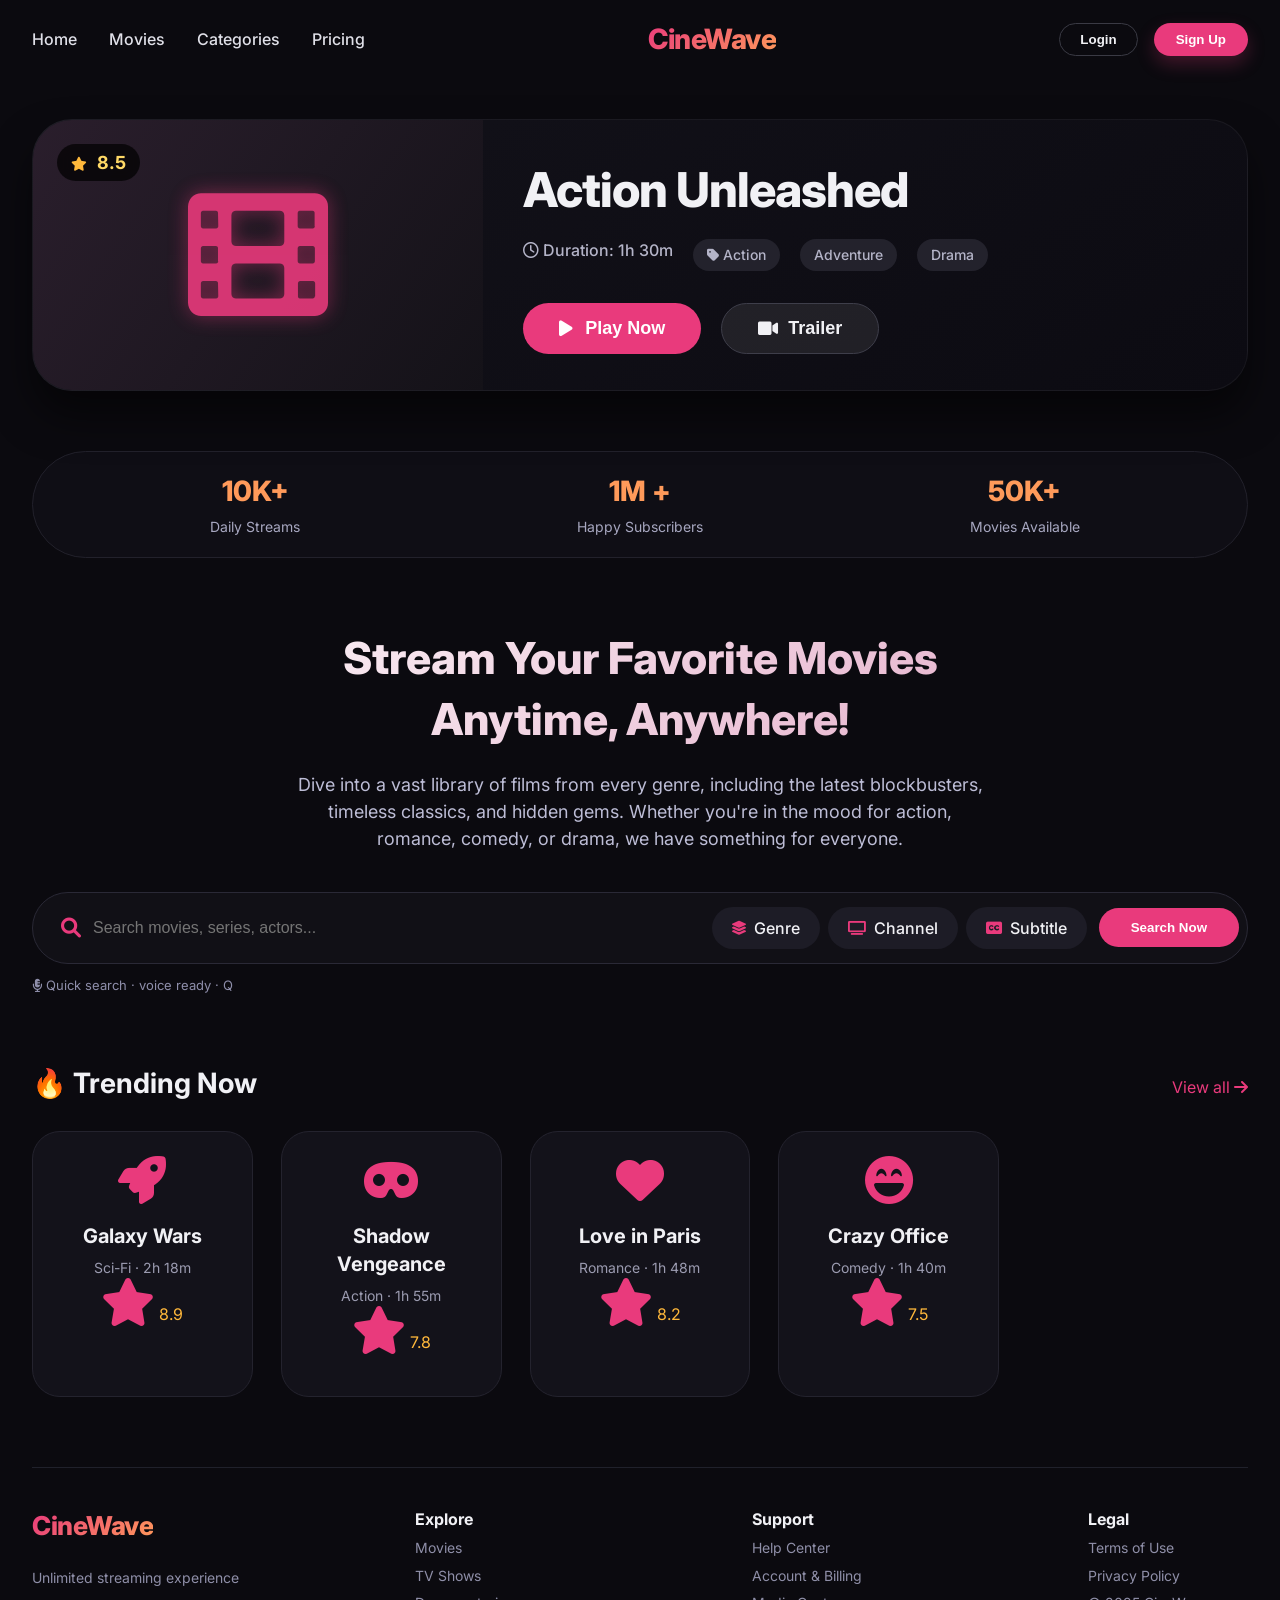
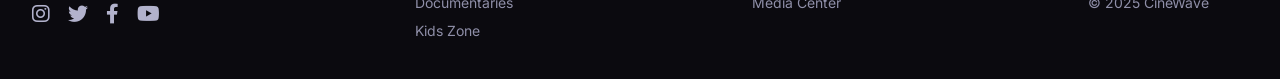
==== test.html @ d0d9b002 "feat: add header navigation with active state and auth buttons" ====
<!DOCTYPE html>
<html lang="en">
<head>
    <meta charset="UTF-8">
    <meta name="viewport" content="width=device-width, initial-scale=1.0, user-scalable=yes">
    <title>CineWave — Stream Your Favorite Movies</title>
    <!-- Google Fonts + simple reset -->
    <link href="https://fonts.googleapis.com/css2?family=Inter:opsz,wght@14..32,300;14..32,400;14..32,500;14..32,600;14..32,700;14..32,800&display=swap" rel="stylesheet">
    <!-- Font Awesome 6 (free) for icons -->
    <link rel="stylesheet" href="https://cdnjs.cloudflare.com/ajax/libs/font-awesome/6.0.0-beta3/css/all.min.css">
    <style>
        * {
            margin: 0;
            padding: 0;
            box-sizing: border-box;
        }

        body {
            font-family: 'Inter', sans-serif;
            background: #0B0A0F;
            color: #F1F1F5;
            line-height: 1.4;
            scroll-behavior: smooth;
        }

        .container {
            max-width: 1280px;
            margin: 0 auto;
            padding: 0 32px;
        }

        /* header / navbar */
        .navbar {
            display: flex;
            justify-content: space-between;
            align-items: center;
            padding: 20px 0;
            flex-wrap: wrap;
            gap: 20px;
        }

        .logo {
            font-size: 28px;
            font-weight: 800;
            background: linear-gradient(135deg, #E93A7C, #FF9A5A);
            -webkit-background-clip: text;
            background-clip: text;
            color: transparent;
            letter-spacing: -0.5px;
        }

        .nav-links {
            display: flex;
            gap: 32px;
            font-weight: 500;
        }

        .nav-links a {
            color: #E0E0E8;
            text-decoration: none;
            font-size: 16px;
            transition: 0.2s;
        }

        .nav-links a:hover {
            color: #FF8A5C;
        }

        .auth-buttons {
            display: flex;
            gap: 16px;
        }

        .auth-buttons .login {
            background: transparent;
            border: 1px solid #3A3A44;
            color: #F1F1F5;
            padding: 8px 20px;
            border-radius: 40px;
            font-weight: 600;
            cursor: pointer;
            transition: 0.2s;
        }

        .auth-buttons .signup {
            background: #E93A7C;
            border: none;
            padding: 8px 22px;
            border-radius: 40px;
            font-weight: 600;
            color: white;
            cursor: pointer;
            transition: 0.2s;
            box-shadow: 0 8px 18px rgba(233, 58, 124, 0.25);
        }

        .auth-buttons .signup:hover {
            background: #ff4d8c;
            transform: scale(1.02);
        }

        .auth-buttons .login:hover {
            border-color: #E93A7C;
            color: #E93A7C;
        }

        /* hero movie spotlight */
        .hero-section {
            display: flex;
            flex-wrap: wrap;
            gap: 40px;
            margin: 40px 0 60px 0;
            align-items: center;
            justify-content: space-between;
        }

        .movie-card-large {
            background: linear-gradient(145deg, #13121A, #0C0B12);
            border-radius: 40px;
            display: flex;
            flex-wrap: wrap;
            overflow: hidden;
            width: 100%;
            box-shadow: 0 25px 40px rgba(0, 0, 0, 0.5);
            border: 1px solid rgba(255, 255, 255, 0.05);
        }

        .movie-poster-placeholder {
            flex: 1.2;
            min-width: 240px;
            background: linear-gradient(125deg, #2A1E2C, #141218);
            display: flex;
            align-items: center;
            justify-content: center;
            position: relative;
            padding: 40px 20px;
        }

        .rating-badge {
            position: absolute;
            top: 24px;
            left: 24px;
            background: rgba(0, 0, 0, 0.7);
            backdrop-filter: blur(6px);
            padding: 6px 14px;
            border-radius: 40px;
            font-weight: 700;
            font-size: 18px;
            color: #FFD966;
        }

        .rating-badge i {
            margin-right: 6px;
            font-size: 14px;
        }

        .movie-icon-large {
            font-size: 140px;
            color: #E93A7C;
            opacity: 0.9;
            text-shadow: 0 0 20px rgba(233,58,124,0.5);
        }

        .movie-details {
            flex: 2;
            padding: 36px 40px;
        }

        .movie-title {
            font-size: 48px;
            font-weight: 800;
            letter-spacing: -1px;
            margin-bottom: 12px;
        }

        .movie-meta {
            display: flex;
            flex-wrap: wrap;
            gap: 20px;
            margin: 16px 0 20px;
            color: #B4B4C8;
            font-weight: 500;
        }

        .genre-badge {
            background: #23222C;
            padding: 6px 14px;
            border-radius: 30px;
            font-size: 14px;
            font-weight: 500;
        }

        .action-buttons {
            display: flex;
            gap: 20px;
            margin-top: 32px;
            flex-wrap: wrap;
        }

        .btn-play {
            background: #E93A7C;
            border: none;
            padding: 14px 36px;
            border-radius: 50px;
            font-weight: 700;
            font-size: 18px;
            color: white;
            cursor: pointer;
            display: inline-flex;
            align-items: center;
            gap: 12px;
            transition: 0.2s;
        }

        .btn-trailer {
            background: rgba(255, 255, 255, 0.08);
            border: 1px solid #3E3E4A;
            padding: 14px 36px;
            border-radius: 50px;
            font-weight: 700;
            font-size: 18px;
            color: #F1F1F5;
            cursor: pointer;
            display: inline-flex;
            align-items: center;
            gap: 10px;
            transition: 0.2s;
        }

        .btn-play:hover {
            background: #ff3f89;
            transform: translateY(-2px);
        }
        .btn-trailer:hover {
            background: rgba(233,58,124,0.15);
            border-color: #E93A7C;
        }

        /* stats row */
        .stats-row {
            display: flex;
            flex-wrap: wrap;
            justify-content: space-between;
            background: #0F0E15;
            border-radius: 60px;
            padding: 20px 40px;
            margin: 40px 0;
            gap: 20px;
            border: 1px solid #22212B;
        }

        .stat-item {
            text-align: center;
            flex: 1;
        }

        .stat-number {
            font-size: 28px;
            font-weight: 800;
            color: #FF9A5A;
        }
        .stat-label {
            font-size: 14px;
            color: #A7A7C0;
            margin-top: 6px;
        }

        /* Stream section */
        .stream-section {
            margin: 70px 0 50px;
            text-align: center;
        }

        .stream-title {
            font-size: 44px;
            font-weight: 800;
            background: linear-gradient(135deg, #FFF, #E0A0C0);
            -webkit-background-clip: text;
            background-clip: text;
            color: transparent;
            margin-bottom: 20px;
        }

        .stream-desc {
            max-width: 700px;
            margin: 0 auto 40px;
            color: #BDBDD6;
            font-size: 18px;
            line-height: 1.5;
        }

        /* search bar / filters */
        .search-panel {
            background: #111016;
            border-radius: 80px;
            padding: 8px 8px 8px 28px;
            display: flex;
            flex-wrap: wrap;
            align-items: center;
            justify-content: space-between;
            gap: 12px;
            margin-top: 20px;
            border: 1px solid #2A2936;
        }

        .search-input-wrapper {
            display: flex;
            align-items: center;
            gap: 12px;
            flex: 3;
            min-width: 180px;
        }

        .search-input-wrapper i {
            font-size: 20px;
            color: #E93A7C;
        }

        .search-input-wrapper input {
            background: transparent;
            border: none;
            padding: 18px 0;
            font-size: 16px;
            color: white;
            width: 100%;
            outline: none;
        }

        .filter-group {
            display: flex;
            gap: 8px;
            flex-wrap: wrap;
            align-items: center;
        }

        .filter-chip {
            background: #1D1C26;
            padding: 10px 20px;
            border-radius: 50px;
            display: flex;
            align-items: center;
            gap: 8px;
            font-weight: 500;
            cursor: pointer;
            transition: 0.2s;
        }

        .filter-chip i {
            font-size: 14px;
            color: #E93A7C;
        }

        .search-now-btn {
            background: #E93A7C;
            border: none;
            padding: 12px 32px;
            border-radius: 50px;
            font-weight: 700;
            color: white;
            cursor: pointer;
            transition: 0.2s;
        }

        .search-now-btn:hover {
            background: #ff518f;
        }

        /* genre grid (small suggestion) + extra movies row */
        .movie-showcase {
            margin: 70px 0;
        }

        .section-header {
            display: flex;
            justify-content: space-between;
            align-items: baseline;
            flex-wrap: wrap;
            margin-bottom: 28px;
        }

        .section-header h3 {
            font-size: 28px;
            font-weight: 700;
        }

        .movie-grid {
            display: grid;
            grid-template-columns: repeat(auto-fill, minmax(200px, 1fr));
            gap: 28px;
        }

        .movie-grid-item {
            background: #13121A;
            border-radius: 28px;
            padding: 24px 16px;
            text-align: center;
            transition: 0.2s;
            border: 1px solid #24232E;
        }

        .movie-grid-item i {
            font-size: 48px;
            color: #E93A7C;
            margin-bottom: 18px;
        }

        .movie-grid-item h4 {
            font-size: 20px;
            margin-bottom: 8px;
        }

        .movie-grid-item p {
            font-size: 14px;
            color: #9B9BB0;
        }

        .movie-grid-item:hover {
            transform: translateY(-5px);
            border-color: #E93A7C;
            background: #191822;
        }

        footer {
            border-top: 1px solid #20212B;
            padding: 40px 0 30px;
            margin-top: 40px;
            display: flex;
            flex-wrap: wrap;
            justify-content: space-between;
            gap: 30px;
        }

        .footer-col {
            min-width: 160px;
        }

        .footer-col .logo {
            font-size: 26px;
            margin-bottom: 16px;
            display: inline-block;
        }

        .footer-col p {
            color: #8F8FA8;
            font-size: 14px;
            margin: 8px 0;
        }

        .social-icons {
            display: flex;
            gap: 18px;
            margin-top: 16px;
        }

        .social-icons i {
            font-size: 20px;
            color: #B2B2CC;
            cursor: pointer;
        }

        @media (max-width: 800px) {
            .container {
                padding: 0 20px;
            }
            .movie-title {
                font-size: 32px;
            }
            .stream-title {
                font-size: 32px;
            }
            .search-panel {
                border-radius: 40px;
                flex-direction: column;
                align-items: stretch;
                background: #111016;
                padding: 20px;
            }
            .filter-group {
                justify-content: center;
            }
            .navbar {
                flex-direction: column;
            }
            .nav-links {
                gap: 20px;
            }
        }

        button, .filter-chip {
            cursor: pointer;
        }

        .rating-badge i, .fa-star {
            color: #FFB83B;
        }
    </style>
</head>
<body>
<div class="container">
    <!-- Navigation -->
    <div class="navbar">
        <div class="nav-links">
            <a href="#">Home</a>
            <a href="#">Movies</a>
            <a href="#">Categories</a>
            <a href="#">Pricing</a>
        </div>
        <div class="logo">CineWave</div>
        <div class="auth-buttons">
            <button class="login">Login</button>
            <button class="signup">Sign Up</button>
        </div>
    </div>

    <!-- Hero block: Action Unleashed -->
    <div class="hero-section">
        <div class="movie-card-large">
            <div class="movie-poster-placeholder">
                <div class="rating-badge">
                    <i class="fas fa-star"></i> 8.5
                </div>
                <i class="fas fa-film movie-icon-large"></i>
            </div>
            <div class="movie-details">
                <div class="movie-title">Action Unleashed</div>
                <div class="movie-meta">
                    <span><i class="far fa-clock"></i> Duration: 1h 30m</span>
                    <span class="genre-badge"><i class="fas fa-tag"></i> Action</span>
                    <span class="genre-badge">Adventure</span>
                    <span class="genre-badge">Drama</span>
                </div>
                <div class="action-buttons">
                    <button class="btn-play"><i class="fas fa-play"></i> Play Now</button>
                    <button class="btn-trailer"><i class="fas fa-video"></i> Trailer</button>
                </div>
            </div>
        </div>
    </div>

    <!-- Statistics row -->
    <div class="stats-row">
        <div class="stat-item">
            <div class="stat-number">10K+</div>
            <div class="stat-label">Daily Streams</div>
        </div>
        <div class="stat-item">
            <div class="stat-number">1M +</div>
            <div class="stat-label">Happy Subscribers</div>
        </div>
        <div class="stat-item">
            <div class="stat-number">50K+</div>
            <div class="stat-label">Movies Available</div>
        </div>
    </div>

    <!-- Stream your favorite movies anytime section -->
    <div class="stream-section">
        <div class="stream-title">Stream Your Favorite Movies<br> Anytime, Anywhere!</div>
        <div class="stream-desc">
            Dive into a vast library of films from every genre, including the latest blockbusters,
            timeless classics, and hidden gems. Whether you're in the mood for action, romance,
            comedy, or drama, we have something for everyone.
        </div>

        <!-- Search bar with Q, Genre, Channel, Subtitle and SearchNow -->
        <div class="search-panel">
            <div class="search-input-wrapper">
                <i class="fas fa-search"></i>
                <input type="text" placeholder="Search movies, series, actors...">
            </div>
            <div class="filter-group">
                <div class="filter-chip"><i class="fas fa-layer-group"></i> Genre</div>
                <div class="filter-chip"><i class="fas fa-tv"></i> Channel</div>
                <div class="filter-chip"><i class="fas fa-closed-captioning"></i> Subtitle</div>
            </div>
            <button class="search-now-btn">Search Now</button>
        </div>
        <!-- subtle hint: the Q search icon is integrated inside the search bar (Q style) but we can add extra indicator -->
        <div style="text-align: left; margin-top: 12px; font-size: 13px; color:#8E8EAA;"><i class="fas fa-microphone-alt"></i> Quick search · voice ready · Q</div>
    </div>

    <!-- Featured movies / additional block to show variety and keep "Movies Available" context -->
    <div class="movie-showcase">
        <div class="section-header">
            <h3>🔥 Trending Now</h3>
            <a href="#" style="color:#E93A7C; text-decoration:none;">View all <i class="fas fa-arrow-right"></i></a>
        </div>
        <div class="movie-grid">
            <div class="movie-grid-item">
                <i class="fas fa-rocket"></i>
                <h4>Galaxy Wars</h4>
                <p>Sci-Fi · 2h 18m</p>
                <span style="color:#FFB83B;"><i class="fas fa-star"></i> 8.9</span>
            </div>
            <div class="movie-grid-item">
                <i class="fas fa-mask"></i>
                <h4>Shadow Vengeance</h4>
                <p>Action · 1h 55m</p>
                <span style="color:#FFB83B;"><i class="fas fa-star"></i> 7.8</span>
            </div>
            <div class="movie-grid-item">
                <i class="fas fa-heart"></i>
                <h4>Love in Paris</h4>
                <p>Romance · 1h 48m</p>
                <span style="color:#FFB83B;"><i class="fas fa-star"></i> 8.2</span>
            </div>
            <div class="movie-grid-item">
                <i class="fas fa-laugh-beam"></i>
                <h4>Crazy Office</h4>
                <p>Comedy · 1h 40m</p>
                <span style="color:#FFB83B;"><i class="fas fa-star"></i> 7.5</span>
            </div>
        </div>
    </div>

    <!-- Footer with CineWave and info -->
    <footer>
        <div class="footer-col">
            <div class="logo">CineWave</div>
            <p>Unlimited streaming experience</p>
            <div class="social-icons">
                <i class="fab fa-instagram"></i>
                <i class="fab fa-twitter"></i>
                <i class="fab fa-facebook-f"></i>
                <i class="fab fa-youtube"></i>
            </div>
        </div>
        <div class="footer-col">
            <h4>Explore</h4>
            <p>Movies</p>
            <p>TV Shows</p>
            <p>Documentaries</p>
            <p>Kids Zone</p>
        </div>
        <div class="footer-col">
            <h4>Support</h4>
            <p>Help Center</p>
            <p>Account & Billing</p>
            <p>Media Center</p>
        </div>
        <div class="footer-col">
            <h4>Legal</h4>
            <p>Terms of Use</p>
            <p>Privacy Policy</p>
            <p>© 2025 CineWave</p>
        </div>
    </footer>
</div>

<!-- subtle interactive alert for demo -->
<script>
    // Adding micro-interactions just to showcase "Play Now" & "Trailer" and Search button feedback
    const playBtn = document.querySelector('.btn-play');
    const trailerBtn = document.querySelector('.btn-trailer');
    const searchNow = document.querySelector('.search-now-btn');
    const loginBtn = document.querySelector('.login');
    const signupBtn = document.querySelector('.signup');
    const filterChips = document.querySelectorAll('.filter-chip');

    if(playBtn) {
        playBtn.addEventListener('click', () => alert('🎬 Playing "Action Unleashed" — enjoy the movie!'));
    }
    if(trailerBtn) {
        trailerBtn.addEventListener('click', () => alert('🎥 Trailer is loading: high-octane action scenes.'));
    }
    if(searchNow) {
        searchNow.addEventListener('click', () => {
            const inputField = document.querySelector('.search-input-wrapper input');
            let query = inputField ? inputField.value : '';
            if(query.trim() === '') alert('🔍 Please enter a movie title or keyword!');
            else alert(`Searching for "${query}" across genres, subtitles and channels...`);
        });
    }
    if(loginBtn) {
        loginBtn.addEventListener('click', () => alert('✨ Login modal (demo) — welcome back!'));
    }
    if(signupBtn) {
        signupBtn.addEventListener('click', () => alert('🚀 Create your CineWave account — start streaming!'));
    }
    filterChips.forEach(chip => {
        chip.addEventListener('click', () => {
            const filterText = chip.innerText.trim();
            alert(`🔎 Filter by ${filterText} — coming soon!`);
        });
    });
    // small extra for genre chips inside grid items? optional
    const allMovieItems = document.querySelectorAll('.movie-grid-item');
    allMovieItems.forEach(item => {
        item.addEventListener('click', () => {
            const title = item.querySelector('h4')?.innerText || 'movie';
            alert(`🎬 More details about "${title}" — available now in 4K.`);
        });
    });
</script>
</body>
</html>
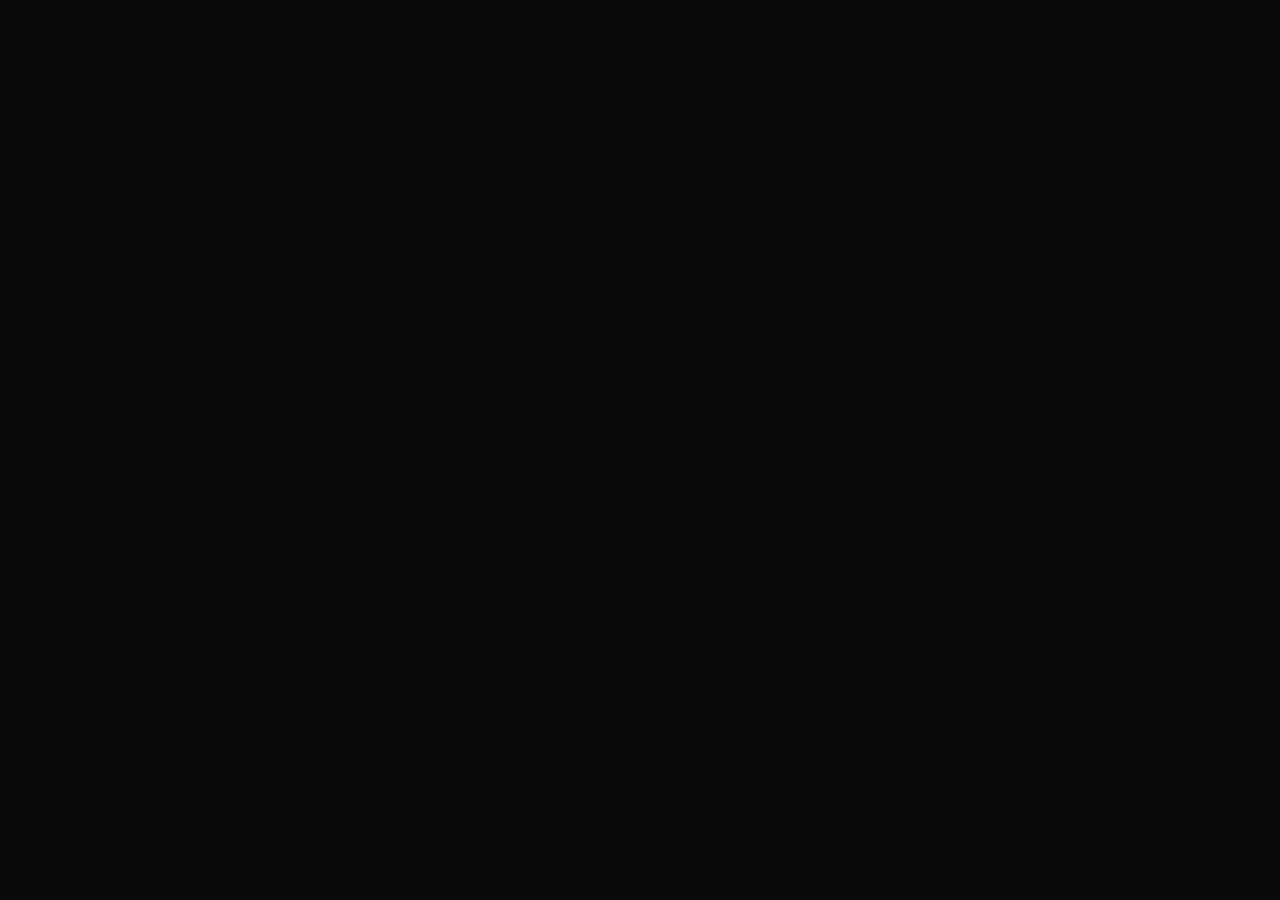
==== commit c0a0985b: "feat: add Why Choose Us section with feature cards and dotted connectors" ====
--- a/test.html
+++ b/test.html
@@ -1,13 +1,10 @@
 <!DOCTYPE html>
 <html lang="en">
+
 <head>
     <meta charset="UTF-8">
-    <meta name="viewport" content="width=device-width, initial-scale=1.0, user-scalable=yes">
-    <title>CineWave — Stream Your Favorite Movies</title>
-    <!-- Google Fonts + simple reset -->
-    <link href="https://fonts.googleapis.com/css2?family=Inter:opsz,wght@14..32,300;14..32,400;14..32,500;14..32,600;14..32,700;14..32,800&display=swap" rel="stylesheet">
-    <!-- Font Awesome 6 (free) for icons -->
-    <link rel="stylesheet" href="https://cdnjs.cloudflare.com/ajax/libs/font-awesome/6.0.0-beta3/css/all.min.css">
+    <meta name="viewport" content="width=device-width, initial-scale=1.0">
+    <title>Why Choose Us - CineWave</title>
     <style>
         * {
             margin: 0;
@@ -17,680 +14,160 @@
 
         body {
             font-family: 'Inter', sans-serif;
-            background: #0B0A0F;
-            color: #F1F1F5;
-            line-height: 1.4;
-            scroll-behavior: smooth;
+            background-color: #0A0A0A;
+            padding: 50px;
         }
 
-        .container {
-            max-width: 1280px;
+        .why-choose-us {
+            max-width: 1200px;
             margin: 0 auto;
-            padding: 0 32px;
+            margin-top: 130px;
         }
 
-        /* header / navbar */
-        .navbar {
-            display: flex;
-            justify-content: space-between;
-            align-items: center;
-            padding: 20px 0;
-            flex-wrap: wrap;
-            gap: 20px;
+        .why-choose-us h2 {
+            font-size: 64px;
+            color: #EC3343;
+            text-align: center;
+            margin-bottom: 20px;
         }
 
-        .logo {
-            font-size: 28px;
-            font-weight: 800;
-            background: linear-gradient(135deg, #E93A7C, #FF9A5A);
-            -webkit-background-clip: text;
-            background-clip: text;
-            color: transparent;
-            letter-spacing: -0.5px;
+        .pricing-description {
+            font-size: 18px;
+            color: #FFFFFF;
+            text-align: center;
+            max-width: 600px;
+            margin: 0 auto 64px;
+            opacity: 0.8;
         }
 
-        .nav-links {
+        .features-grid {
             display: flex;
-            gap: 32px;
-            font-weight: 500;
+            justify-content: center;
+            flex-wrap: wrap;
+            position: relative;
         }
 
-        .nav-links a {
-            color: #E0E0E8;
-            text-decoration: none;
-            font-size: 16px;
-            transition: 0.2s;
+        .feature-card {
+            flex: 1;
+            min-width: 200px;
+            text-align: center;
+            position: relative;
+            padding: 0 15px;
+            display: flex;
+            flex-direction: column;
         }
 
-        .nav-links a:hover {
-            color: #FF8A5C;
+        /* Пунктирная линия между иконками - вплотную */
+        .feature-card:not(:last-child) .feature-icon::after {
+            content: '';
+            position: absolute;
+            left: calc(100% + 5px);
+            top: 50%;
+            transform: translateY(-50%);
+            width: 40px;
+            height: 2px;
+            background: repeating-linear-gradient(to right, #EC3343, #EC3343 6px, transparent 6px, transparent 12px);
         }
 
-        .auth-buttons {
-            display: flex;
-            gap: 16px;
-        }
-
-        .auth-buttons .login {
-            background: transparent;
-            border: 1px solid #3A3A44;
-            color: #F1F1F5;
-            padding: 8px 20px;
-            border-radius: 40px;
-            font-weight: 600;
-            cursor: pointer;
-            transition: 0.2s;
-        }
-
-        .auth-buttons .signup {
-            background: #E93A7C;
-            border: none;
-            padding: 8px 22px;
-            border-radius: 40px;
-            font-weight: 600;
-            color: white;
-            cursor: pointer;
-            transition: 0.2s;
-            box-shadow: 0 8px 18px rgba(233, 58, 124, 0.25);
-        }
-
-        .auth-buttons .signup:hover {
-            background: #ff4d8c;
-            transform: scale(1.02);
-        }
-
-        .auth-buttons .login:hover {
-            border-color: #E93A7C;
-            color: #E93A7C;
-        }
-
-        /* hero movie spotlight */
-        .hero-section {
-            display: flex;
-            flex-wrap: wrap;
-            gap: 40px;
-            margin: 40px 0 60px 0;
-            align-items: center;
-            justify-content: space-between;
-        }
-
-        .movie-card-large {
-            background: linear-gradient(145deg, #13121A, #0C0B12);
-            border-radius: 40px;
-            display: flex;
-            flex-wrap: wrap;
-            overflow: hidden;
-            width: 100%;
-            box-shadow: 0 25px 40px rgba(0, 0, 0, 0.5);
-            border: 1px solid rgba(255, 255, 255, 0.05);
-        }
-
-        .movie-poster-placeholder {
-            flex: 1.2;
-            min-width: 240px;
-            background: linear-gradient(125deg, #2A1E2C, #141218);
+        .feature-icon {
+            margin-bottom: 25px;
+            min-height: 80px;
             display: flex;
             align-items: center;
             justify-content: center;
             position: relative;
-            padding: 40px 20px;
         }
 
-        .rating-badge {
-            position: absolute;
-            top: 24px;
-            left: 24px;
-            background: rgba(0, 0, 0, 0.7);
-            backdrop-filter: blur(6px);
-            padding: 6px 14px;
-            border-radius: 40px;
-            font-weight: 700;
-            font-size: 18px;
-            color: #FFD966;
+        .feature-icon img {
+            max-width: 80px;
+            max-height: 80px;
+            width: auto;
+            height: auto;
+            display: block;
+            position: relative;
+            z-index: 1;
+            background-color: #0A0A0A;
         }
 
-        .rating-badge i {
-            margin-right: 6px;
-            font-size: 14px;
-        }
-
-        .movie-icon-large {
-            font-size: 140px;
-            color: #E93A7C;
-            opacity: 0.9;
-            text-shadow: 0 0 20px rgba(233,58,124,0.5);
-        }
-
-        .movie-details {
-            flex: 2;
-            padding: 36px 40px;
-        }
-
-        .movie-title {
-            font-size: 48px;
-            font-weight: 800;
-            letter-spacing: -1px;
-            margin-bottom: 12px;
-        }
-
-        .movie-meta {
+        .feature-title {
+            font-size: 26px;
+            font-weight: 700;
+            color: #FFFFFF;
+            margin-bottom: 16px;
+            min-height: 70px;
             display: flex;
-            flex-wrap: wrap;
-            gap: 20px;
-            margin: 16px 0 20px;
-            color: #B4B4C8;
-            font-weight: 500;
-        }
-
-        .genre-badge {
-            background: #23222C;
-            padding: 6px 14px;
-            border-radius: 30px;
-            font-size: 14px;
-            font-weight: 500;
-        }
-
-        .action-buttons {
-            display: flex;
-            gap: 20px;
-            margin-top: 32px;
+            align-items: center;
+            justify-content: center;
+            gap: 6px;
             flex-wrap: wrap;
         }
 
-        .btn-play {
-            background: #E93A7C;
-            border: none;
-            padding: 14px 36px;
-            border-radius: 50px;
-            font-weight: 700;
+        .feature-description {
             font-size: 18px;
-            color: white;
-            cursor: pointer;
+            font-weight: 400;
+            color: #FFFFFF;
+            line-height: 1.5;
+            margin-bottom: 27px;
+            opacity: 0.8;
+            min-height: 100px;
+        }
+
+        .feature-link {
             display: inline-flex;
             align-items: center;
-            gap: 12px;
-            transition: 0.2s;
+            gap: 8px;
+            font-size: 20px;
+            font-weight: 500;
+            color: #EC3343;
+            text-decoration: none;
+            transition: gap 0.3s ease;
+            margin-top: auto;
+            align-self: center;
         }
 
-        .btn-trailer {
-            background: rgba(255, 255, 255, 0.08);
-            border: 1px solid #3E3E4A;
-            padding: 14px 36px;
-            border-radius: 50px;
-            font-weight: 700;
-            font-size: 18px;
-            color: #F1F1F5;
-            cursor: pointer;
-            display: inline-flex;
-            align-items: center;
-            gap: 10px;
-            transition: 0.2s;
+        .feature-link:hover {
+            gap: 12px;
         }
 
-        .btn-play:hover {
-            background: #ff3f89;
-            transform: translateY(-2px);
-        }
-        .btn-trailer:hover {
-            background: rgba(233,58,124,0.15);
-            border-color: #E93A7C;
+        .feature-link svg {
+            width: 20px;
+            height: 20px;
         }
 
-        /* stats row */
-        .stats-row {
-            display: flex;
-            flex-wrap: wrap;
-            justify-content: space-between;
-            background: #0F0E15;
-            border-radius: 60px;
-            padding: 20px 40px;
-            margin: 40px 0;
-            gap: 20px;
-            border: 1px solid #22212B;
-        }
-
-        .stat-item {
-            text-align: center;
-            flex: 1;
-        }
-
-        .stat-number {
-            font-size: 28px;
-            font-weight: 800;
-            color: #FF9A5A;
-        }
-        .stat-label {
-            font-size: 14px;
-            color: #A7A7C0;
-            margin-top: 6px;
-        }
-
-        /* Stream section */
-        .stream-section {
-            margin: 70px 0 50px;
-            text-align: center;
-        }
-
-        .stream-title {
-            font-size: 44px;
-            font-weight: 800;
-            background: linear-gradient(135deg, #FFF, #E0A0C0);
-            -webkit-background-clip: text;
-            background-clip: text;
-            color: transparent;
-            margin-bottom: 20px;
-        }
-
-        .stream-desc {
-            max-width: 700px;
-            margin: 0 auto 40px;
-            color: #BDBDD6;
-            font-size: 18px;
-            line-height: 1.5;
-        }
-
-        /* search bar / filters */
-        .search-panel {
-            background: #111016;
-            border-radius: 80px;
-            padding: 8px 8px 8px 28px;
-            display: flex;
-            flex-wrap: wrap;
-            align-items: center;
-            justify-content: space-between;
-            gap: 12px;
-            margin-top: 20px;
-            border: 1px solid #2A2936;
-        }
-
-        .search-input-wrapper {
-            display: flex;
-            align-items: center;
-            gap: 12px;
-            flex: 3;
-            min-width: 180px;
-        }
-
-        .search-input-wrapper i {
-            font-size: 20px;
-            color: #E93A7C;
-        }
-
-        .search-input-wrapper input {
-            background: transparent;
-            border: none;
-            padding: 18px 0;
-            font-size: 16px;
-            color: white;
-            width: 100%;
-            outline: none;
-        }
-
-        .filter-group {
-            display: flex;
-            gap: 8px;
-            flex-wrap: wrap;
-            align-items: center;
-        }
-
-        .filter-chip {
-            background: #1D1C26;
-            padding: 10px 20px;
-            border-radius: 50px;
-            display: flex;
-            align-items: center;
-            gap: 8px;
-            font-weight: 500;
-            cursor: pointer;
-            transition: 0.2s;
-        }
-
-        .filter-chip i {
-            font-size: 14px;
-            color: #E93A7C;
-        }
-
-        .search-now-btn {
-            background: #E93A7C;
-            border: none;
-            padding: 12px 32px;
-            border-radius: 50px;
-            font-weight: 700;
-            color: white;
-            cursor: pointer;
-            transition: 0.2s;
-        }
-
-        .search-now-btn:hover {
-            background: #ff518f;
-        }
-
-        /* genre grid (small suggestion) + extra movies row */
-        .movie-showcase {
-            margin: 70px 0;
-        }
-
-        .section-header {
-            display: flex;
-            justify-content: space-between;
-            align-items: baseline;
-            flex-wrap: wrap;
-            margin-bottom: 28px;
-        }
-
-        .section-header h3 {
-            font-size: 28px;
-            font-weight: 700;
-        }
-
-        .movie-grid {
-            display: grid;
-            grid-template-columns: repeat(auto-fill, minmax(200px, 1fr));
-            gap: 28px;
-        }
-
-        .movie-grid-item {
-            background: #13121A;
-            border-radius: 28px;
-            padding: 24px 16px;
-            text-align: center;
-            transition: 0.2s;
-            border: 1px solid #24232E;
-        }
-
-        .movie-grid-item i {
-            font-size: 48px;
-            color: #E93A7C;
-            margin-bottom: 18px;
-        }
-
-        .movie-grid-item h4 {
-            font-size: 20px;
-            margin-bottom: 8px;
-        }
-
-        .movie-grid-item p {
-            font-size: 14px;
-            color: #9B9BB0;
-        }
-
-        .movie-grid-item:hover {
-            transform: translateY(-5px);
-            border-color: #E93A7C;
-            background: #191822;
-        }
-
-        footer {
-            border-top: 1px solid #20212B;
-            padding: 40px 0 30px;
-            margin-top: 40px;
-            display: flex;
-            flex-wrap: wrap;
-            justify-content: space-between;
-            gap: 30px;
-        }
-
-        .footer-col {
-            min-width: 160px;
-        }
-
-        .footer-col .logo {
-            font-size: 26px;
-            margin-bottom: 16px;
-            display: inline-block;
-        }
-
-        .footer-col p {
-            color: #8F8FA8;
-            font-size: 14px;
-            margin: 8px 0;
-        }
-
-        .social-icons {
-            display: flex;
-            gap: 18px;
-            margin-top: 16px;
-        }
-
-        .social-icons i {
-            font-size: 20px;
-            color: #B2B2CC;
-            cursor: pointer;
-        }
-
-        @media (max-width: 800px) {
-            .container {
-                padding: 0 20px;
-            }
-            .movie-title {
-                font-size: 32px;
-            }
-            .stream-title {
-                font-size: 32px;
-            }
-            .search-panel {
-                border-radius: 40px;
-                flex-direction: column;
-                align-items: stretch;
-                background: #111016;
-                padding: 20px;
-            }
-            .filter-group {
-                justify-content: center;
-            }
-            .navbar {
-                flex-direction: column;
-            }
-            .nav-links {
-                gap: 20px;
+        @media (max-width: 1024px) {
+            .feature-card:not(:last-child) .feature-icon::after {
+                width: 30px;
+                left: calc(100% + 3px);
             }
         }
 
-        button, .filter-chip {
-            cursor: pointer;
-        }
+        @media (max-width: 768px) {
+            .features-grid {
+                flex-direction: column;
+                gap: 40px;
+            }
 
-        .rating-badge i, .fa-star {
-            color: #FFB83B;
+            .feature-card:not(:last-child) .feature-icon::after {
+                display: none;
+            }
+
+            .why-choose-us h2 {
+                font-size: 40px;
+            }
+
+            .feature-title {
+                min-height: auto;
+            }
+
+            .feature-description {
+                min-height: auto;
+            }
         }
     </style>
 </head>
+
 <body>
-<div class="container">
-    <!-- Navigation -->
-    <div class="navbar">
-        <div class="nav-links">
-            <a href="#">Home</a>
-            <a href="#">Movies</a>
-            <a href="#">Categories</a>
-            <a href="#">Pricing</a>
-        </div>
-        <div class="logo">CineWave</div>
-        <div class="auth-buttons">
-            <button class="login">Login</button>
-            <button class="signup">Sign Up</button>
-        </div>
-    </div>
+    
+</body>
 
-    <!-- Hero block: Action Unleashed -->
-    <div class="hero-section">
-        <div class="movie-card-large">
-            <div class="movie-poster-placeholder">
-                <div class="rating-badge">
-                    <i class="fas fa-star"></i> 8.5
-                </div>
-                <i class="fas fa-film movie-icon-large"></i>
-            </div>
-            <div class="movie-details">
-                <div class="movie-title">Action Unleashed</div>
-                <div class="movie-meta">
-                    <span><i class="far fa-clock"></i> Duration: 1h 30m</span>
-                    <span class="genre-badge"><i class="fas fa-tag"></i> Action</span>
-                    <span class="genre-badge">Adventure</span>
-                    <span class="genre-badge">Drama</span>
-                </div>
-                <div class="action-buttons">
-                    <button class="btn-play"><i class="fas fa-play"></i> Play Now</button>
-                    <button class="btn-trailer"><i class="fas fa-video"></i> Trailer</button>
-                </div>
-            </div>
-        </div>
-    </div>
-
-    <!-- Statistics row -->
-    <div class="stats-row">
-        <div class="stat-item">
-            <div class="stat-number">10K+</div>
-            <div class="stat-label">Daily Streams</div>
-        </div>
-        <div class="stat-item">
-            <div class="stat-number">1M +</div>
-            <div class="stat-label">Happy Subscribers</div>
-        </div>
-        <div class="stat-item">
-            <div class="stat-number">50K+</div>
-            <div class="stat-label">Movies Available</div>
-        </div>
-    </div>
-
-    <!-- Stream your favorite movies anytime section -->
-    <div class="stream-section">
-        <div class="stream-title">Stream Your Favorite Movies<br> Anytime, Anywhere!</div>
-        <div class="stream-desc">
-            Dive into a vast library of films from every genre, including the latest blockbusters,
-            timeless classics, and hidden gems. Whether you're in the mood for action, romance,
-            comedy, or drama, we have something for everyone.
-        </div>
-
-        <!-- Search bar with Q, Genre, Channel, Subtitle and SearchNow -->
-        <div class="search-panel">
-            <div class="search-input-wrapper">
-                <i class="fas fa-search"></i>
-                <input type="text" placeholder="Search movies, series, actors...">
-            </div>
-            <div class="filter-group">
-                <div class="filter-chip"><i class="fas fa-layer-group"></i> Genre</div>
-                <div class="filter-chip"><i class="fas fa-tv"></i> Channel</div>
-                <div class="filter-chip"><i class="fas fa-closed-captioning"></i> Subtitle</div>
-            </div>
-            <button class="search-now-btn">Search Now</button>
-        </div>
-        <!-- subtle hint: the Q search icon is integrated inside the search bar (Q style) but we can add extra indicator -->
-        <div style="text-align: left; margin-top: 12px; font-size: 13px; color:#8E8EAA;"><i class="fas fa-microphone-alt"></i> Quick search · voice ready · Q</div>
-    </div>
-
-    <!-- Featured movies / additional block to show variety and keep "Movies Available" context -->
-    <div class="movie-showcase">
-        <div class="section-header">
-            <h3>🔥 Trending Now</h3>
-            <a href="#" style="color:#E93A7C; text-decoration:none;">View all <i class="fas fa-arrow-right"></i></a>
-        </div>
-        <div class="movie-grid">
-            <div class="movie-grid-item">
-                <i class="fas fa-rocket"></i>
-                <h4>Galaxy Wars</h4>
-                <p>Sci-Fi · 2h 18m</p>
-                <span style="color:#FFB83B;"><i class="fas fa-star"></i> 8.9</span>
-            </div>
-            <div class="movie-grid-item">
-                <i class="fas fa-mask"></i>
-                <h4>Shadow Vengeance</h4>
-                <p>Action · 1h 55m</p>
-                <span style="color:#FFB83B;"><i class="fas fa-star"></i> 7.8</span>
-            </div>
-            <div class="movie-grid-item">
-                <i class="fas fa-heart"></i>
-                <h4>Love in Paris</h4>
-                <p>Romance · 1h 48m</p>
-                <span style="color:#FFB83B;"><i class="fas fa-star"></i> 8.2</span>
-            </div>
-            <div class="movie-grid-item">
-                <i class="fas fa-laugh-beam"></i>
-                <h4>Crazy Office</h4>
-                <p>Comedy · 1h 40m</p>
-                <span style="color:#FFB83B;"><i class="fas fa-star"></i> 7.5</span>
-            </div>
-        </div>
-    </div>
-
-    <!-- Footer with CineWave and info -->
-    <footer>
-        <div class="footer-col">
-            <div class="logo">CineWave</div>
-            <p>Unlimited streaming experience</p>
-            <div class="social-icons">
-                <i class="fab fa-instagram"></i>
-                <i class="fab fa-twitter"></i>
-                <i class="fab fa-facebook-f"></i>
-                <i class="fab fa-youtube"></i>
-            </div>
-        </div>
-        <div class="footer-col">
-            <h4>Explore</h4>
-            <p>Movies</p>
-            <p>TV Shows</p>
-            <p>Documentaries</p>
-            <p>Kids Zone</p>
-        </div>
-        <div class="footer-col">
-            <h4>Support</h4>
-            <p>Help Center</p>
-            <p>Account & Billing</p>
-            <p>Media Center</p>
-        </div>
-        <div class="footer-col">
-            <h4>Legal</h4>
-            <p>Terms of Use</p>
-            <p>Privacy Policy</p>
-            <p>© 2025 CineWave</p>
-        </div>
-    </footer>
-</div>
-
-<!-- subtle interactive alert for demo -->
-<script>
-    // Adding micro-interactions just to showcase "Play Now" & "Trailer" and Search button feedback
-    const playBtn = document.querySelector('.btn-play');
-    const trailerBtn = document.querySelector('.btn-trailer');
-    const searchNow = document.querySelector('.search-now-btn');
-    const loginBtn = document.querySelector('.login');
-    const signupBtn = document.querySelector('.signup');
-    const filterChips = document.querySelectorAll('.filter-chip');
-
-    if(playBtn) {
-        playBtn.addEventListener('click', () => alert('🎬 Playing "Action Unleashed" — enjoy the movie!'));
-    }
-    if(trailerBtn) {
-        trailerBtn.addEventListener('click', () => alert('🎥 Trailer is loading: high-octane action scenes.'));
-    }
-    if(searchNow) {
-        searchNow.addEventListener('click', () => {
-            const inputField = document.querySelector('.search-input-wrapper input');
-            let query = inputField ? inputField.value : '';
-            if(query.trim() === '') alert('🔍 Please enter a movie title or keyword!');
-            else alert(`Searching for "${query}" across genres, subtitles and channels...`);
-        });
-    }
-    if(loginBtn) {
-        loginBtn.addEventListener('click', () => alert('✨ Login modal (demo) — welcome back!'));
-    }
-    if(signupBtn) {
-        signupBtn.addEventListener('click', () => alert('🚀 Create your CineWave account — start streaming!'));
-    }
-    filterChips.forEach(chip => {
-        chip.addEventListener('click', () => {
-            const filterText = chip.innerText.trim();
-            alert(`🔎 Filter by ${filterText} — coming soon!`);
-        });
-    });
-    // small extra for genre chips inside grid items? optional
-    const allMovieItems = document.querySelectorAll('.movie-grid-item');
-    allMovieItems.forEach(item => {
-        item.addEventListener('click', () => {
-            const title = item.querySelector('h4')?.innerText || 'movie';
-            alert(`🎬 More details about "${title}" — available now in 4K.`);
-        });
-    });
-</script>
-</body>
 </html>
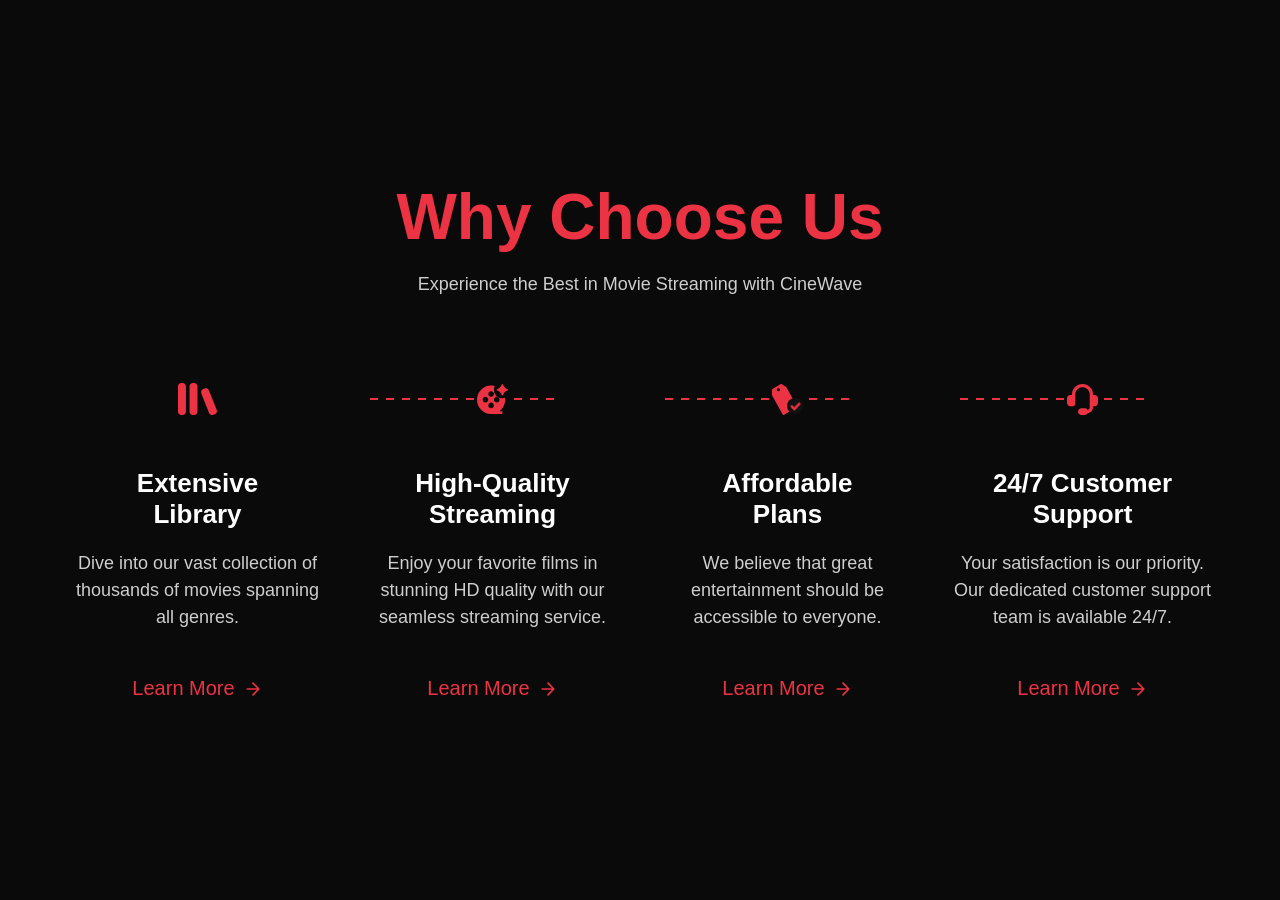
==== commit 275683fe: "feat: add Why Choose Us section (dotted lines finally fixed)" ====
--- a/test.html
+++ b/test.html
@@ -1,6 +1,5 @@
 <!DOCTYPE html>
 <html lang="en">
-
 <head>
     <meta charset="UTF-8">
     <meta name="viewport" content="width=device-width, initial-scale=1.0">
@@ -44,7 +43,6 @@
             display: flex;
             justify-content: center;
             flex-wrap: wrap;
-            position: relative;
         }
 
         .feature-card {
@@ -57,16 +55,17 @@
             flex-direction: column;
         }
 
-        /* Пунктирная линия между иконками - вплотную */
+        /* Пунктир с отступом 40px от иконки, до следующей иконки */
         .feature-card:not(:last-child) .feature-icon::after {
             content: '';
             position: absolute;
-            left: calc(100% + 5px);
+            left: calc(100% + 40px);
             top: 50%;
             transform: translateY(-50%);
-            width: 40px;
+            width: calc(100% - 80px);
             height: 2px;
-            background: repeating-linear-gradient(to right, #EC3343, #EC3343 6px, transparent 6px, transparent 12px);
+            background: repeating-linear-gradient(to right, #EC3343, #EC3343 8px, transparent 8px, transparent 16px);
+            z-index: 0;
         }
 
         .feature-icon {
@@ -136,8 +135,8 @@
 
         @media (max-width: 1024px) {
             .feature-card:not(:last-child) .feature-icon::after {
-                width: 30px;
-                left: calc(100% + 3px);
+                left: calc(100% + 20px);
+                width: calc(100% - 40px);
             }
         }
 
@@ -146,28 +145,87 @@
                 flex-direction: column;
                 gap: 40px;
             }
-
+            
             .feature-card:not(:last-child) .feature-icon::after {
                 display: none;
             }
-
+            
             .why-choose-us h2 {
                 font-size: 40px;
             }
-
+            
             .feature-title {
                 min-height: auto;
             }
-
+            
             .feature-description {
                 min-height: auto;
             }
         }
     </style>
 </head>
-
 <body>
-    
+    <section class="why-choose-us">
+        <h2>Why Choose Us</h2>
+        <p class="pricing-description">Experience the Best in Movie Streaming with CineWave</p>
+
+        <div class="features-grid">
+            <div class="feature-card">
+                <div class="feature-icon">
+                    <img src="icons/extensiveLibrary.svg" alt="Extensive Library">
+                </div>
+                <h3 class="feature-title">Extensive<br>Library</h3>
+                <p class="feature-description">Dive into our vast collection of thousands of movies spanning all genres.</p>
+                <a href="#" class="feature-link">
+                    Learn More
+                    <svg viewBox="0 0 24 24" fill="none" xmlns="http://www.w3.org/2000/svg">
+                        <path d="M5 12H19M19 12L12 5M19 12L12 19" stroke="currentColor" stroke-width="2" stroke-linecap="round" stroke-linejoin="round"/>
+                    </svg>
+                </a>
+            </div>
+
+            <div class="feature-card">
+                <div class="feature-icon">
+                    <img src="icons/highQualityStreaming.svg" alt="High-Quality Streaming">
+                </div>
+                <h3 class="feature-title">High-Quality<br>Streaming</h3>
+                <p class="feature-description">Enjoy your favorite films in stunning HD quality with our seamless streaming service.</p>
+                <a href="#" class="feature-link">
+                    Learn More
+                    <svg viewBox="0 0 24 24" fill="none" xmlns="http://www.w3.org/2000/svg">
+                        <path d="M5 12H19M19 12L12 5M19 12L12 19" stroke="currentColor" stroke-width="2" stroke-linecap="round" stroke-linejoin="round"/>
+                    </svg>
+                </a>
+            </div>
+
+            <div class="feature-card">
+                <div class="feature-icon">
+                    <img src="icons/affordablePlans.svg" alt="Affordable Plans">
+                </div>
+                <h3 class="feature-title">Affordable<br>Plans</h3>
+                <p class="feature-description">We believe that great entertainment should be accessible to everyone.</p>
+                <a href="#" class="feature-link">
+                    Learn More
+                    <svg viewBox="0 0 24 24" fill="none" xmlns="http://www.w3.org/2000/svg">
+                        <path d="M5 12H19M19 12L12 5M19 12L12 19" stroke="currentColor" stroke-width="2" stroke-linecap="round" stroke-linejoin="round"/>
+                    </svg>
+                </a>
+            </div>
+
+            <div class="feature-card">
+                <div class="feature-icon">
+                    <img src="icons/customerSupport.svg" alt="24/7 Customer Support">
+                </div>
+                <h3 class="feature-title">24/7 Customer<br>Support</h3>
+                <p class="feature-description">Your satisfaction is our priority. Our dedicated customer support team is available 24/7.</p>
+                <a href="#" class="feature-link">
+                    Learn More
+                    <svg viewBox="0 0 24 24" fill="none" xmlns="http://www.w3.org/2000/svg">
+                        <path d="M5 12H19M19 12L12 5M19 12L12 19" stroke="currentColor" stroke-width="2" stroke-linecap="round" stroke-linejoin="round"/>
+                    </svg>
+                </a>
+            </div>
+        </div>
+    </section>
 </body>
-
 </html>
